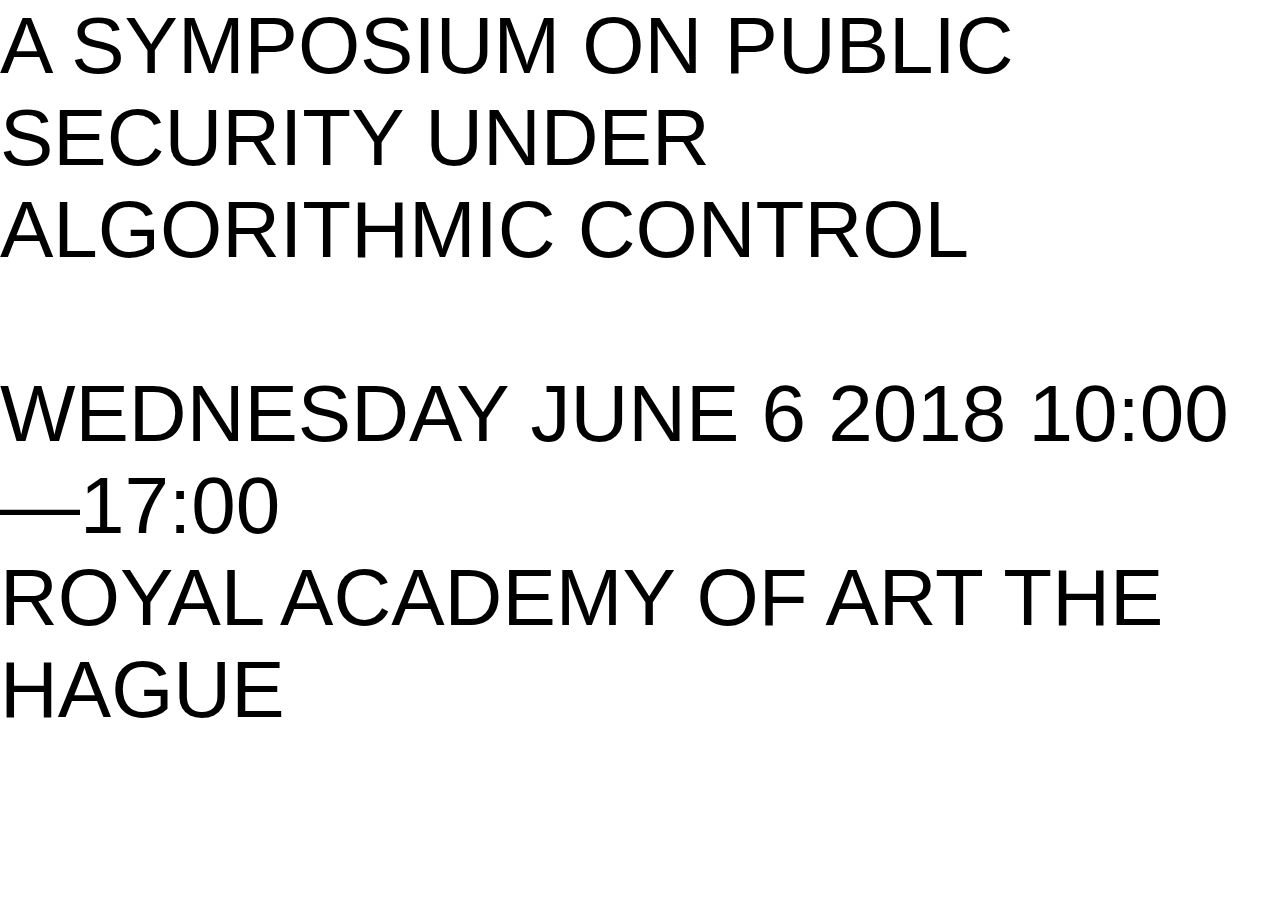
==== index.html @ e960b37a "Add placeholder page" ====
<!DOCTYPE html>
<html lang="en">
<head>
  <meta charset="UTF-8">
  <meta name="viewport" content="width=device-width, initial-scale=1.0">
  <meta http-equiv="X-UA-Compatible" content="ie=edge">
  <title>Violent Patterns – Wed 6 June 2018</title>
  <style>
    html, body { margin: 0 }
    body { font-family: Helvetica, Arial, sans-serif }
    h1 { font-weight: normal; font-size: 5rem; margin: 0; text-transform: uppercase }
  </style>
</head>
<body>
  <h1>
    A Symposium on Public Security under Algorithmic Control<br><br>
    Wednesday June 6 2018 10:00—17:00<br>
    Royal Academy of Art The Hague
  </h1>
</body>
</html>
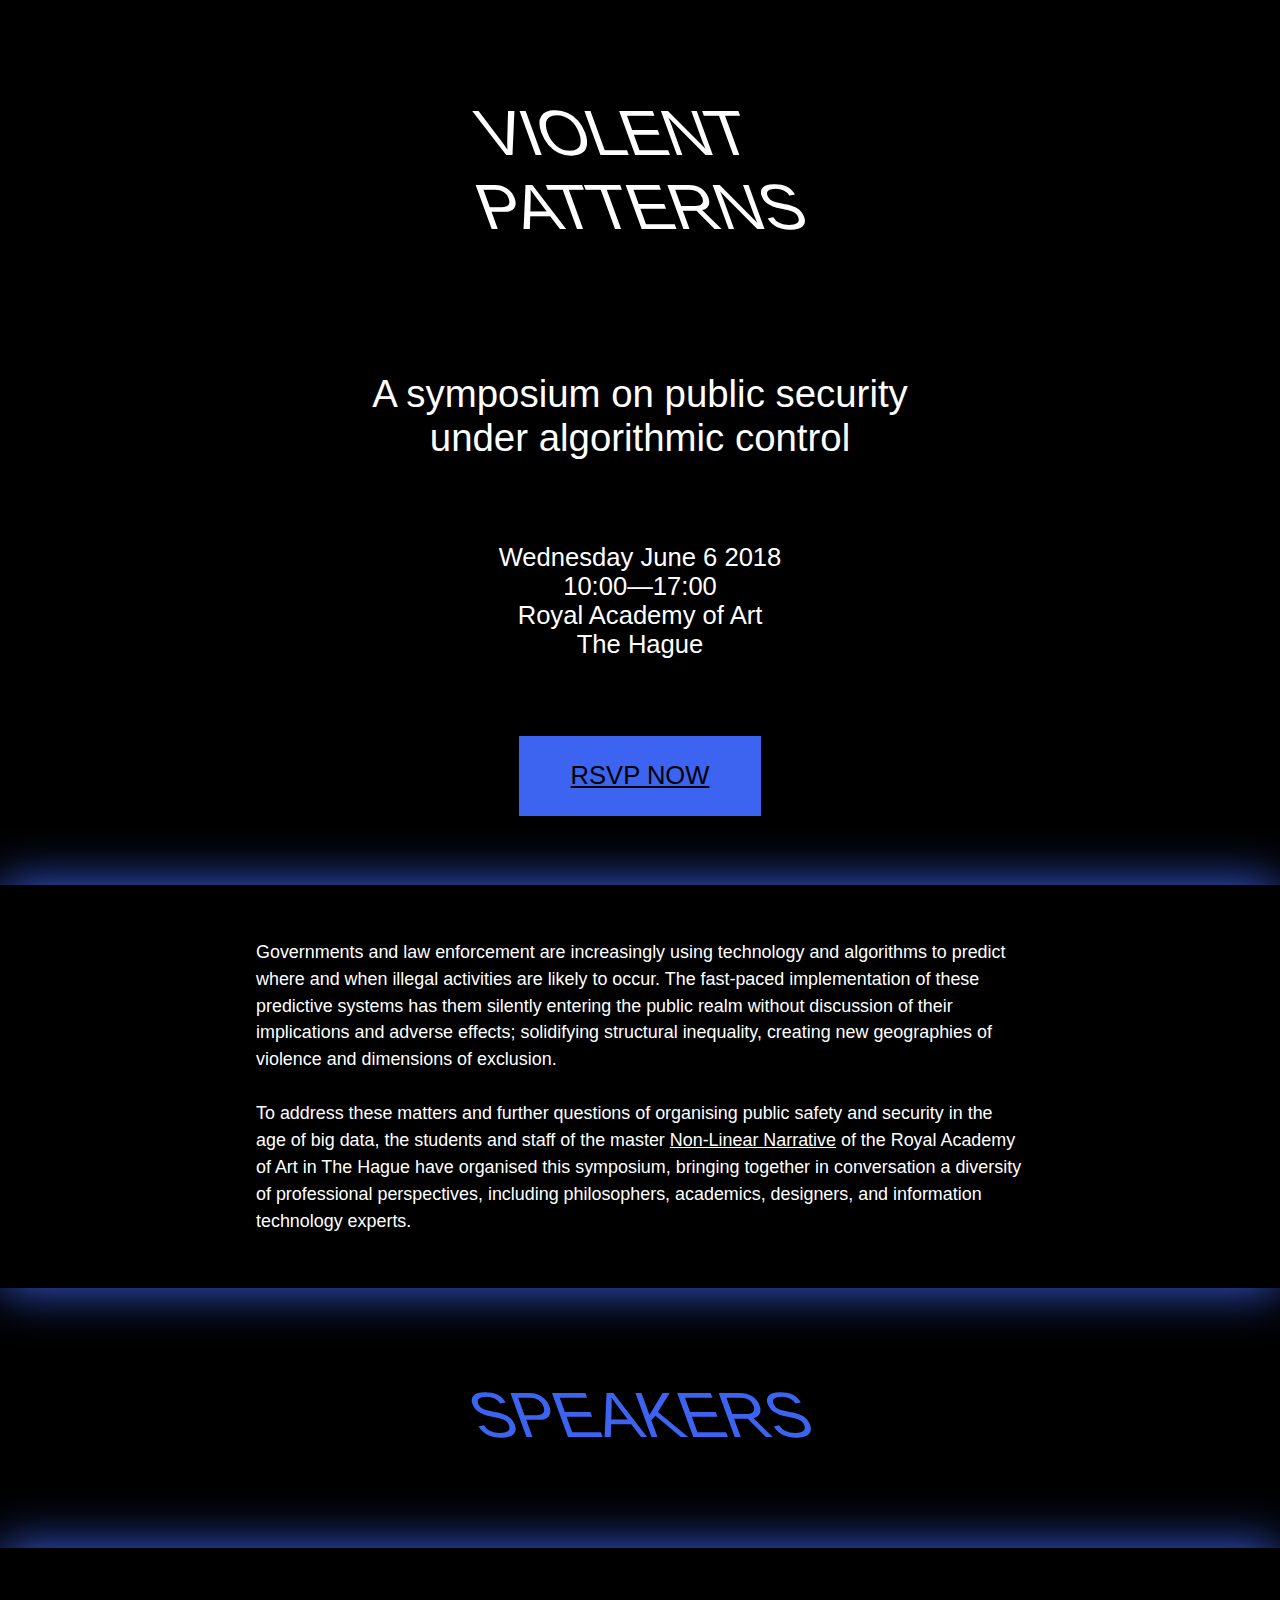
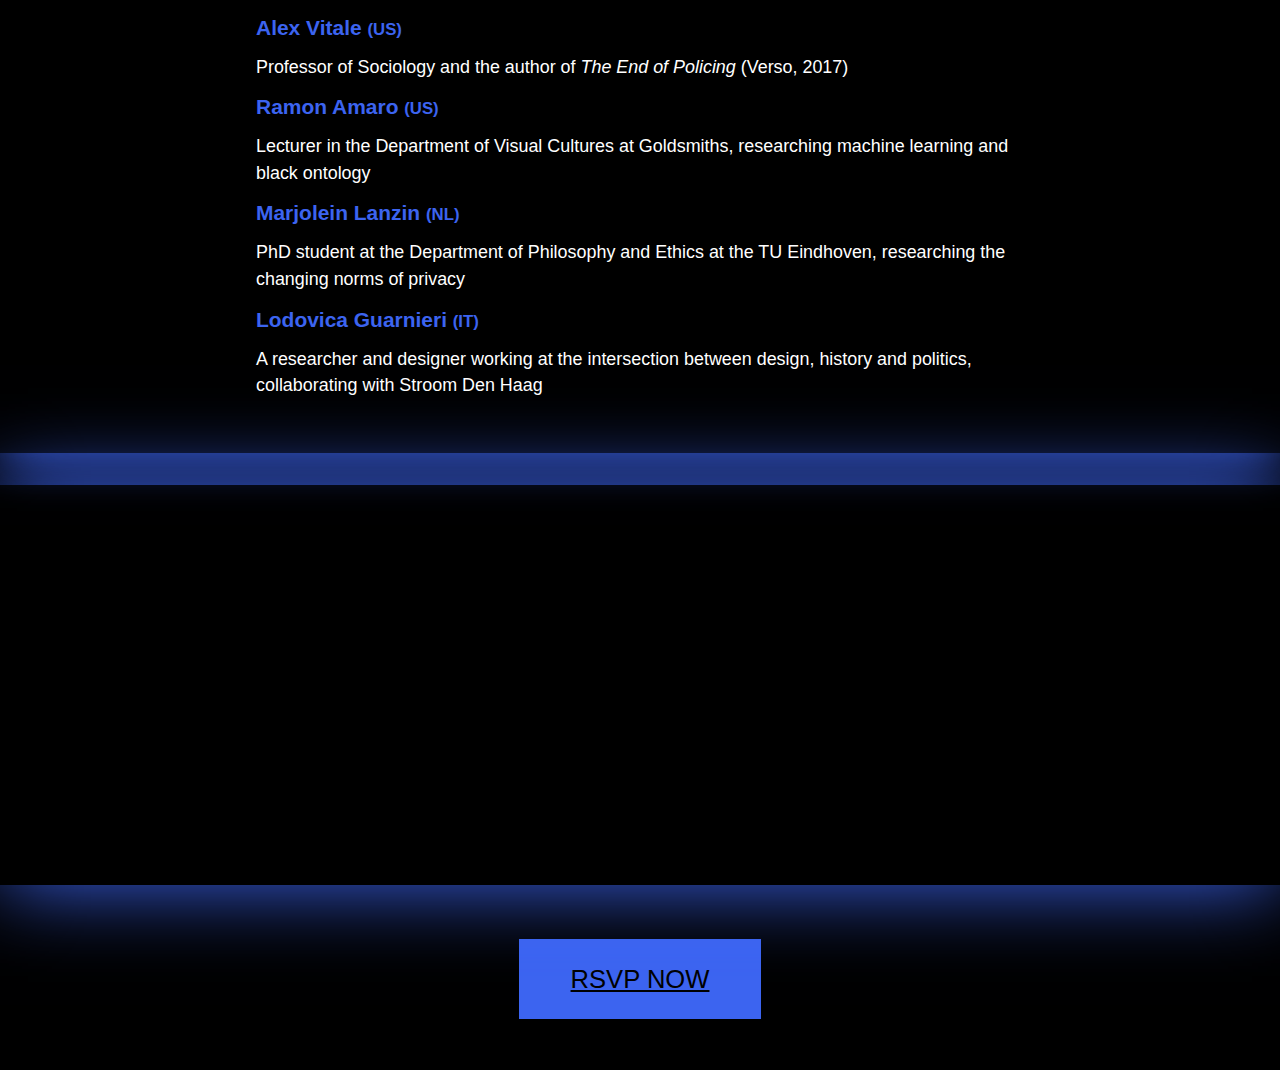
==== commit b56c24e7: "Add information, RSVP, etherpad" ====
--- a/index.html
+++ b/index.html
@@ -2,20 +2,50 @@
 <html lang="en">
 <head>
   <meta charset="UTF-8">
-  <meta name="viewport" content="width=device-width, initial-scale=1.0">
+  <meta name="viewport" content="width=device-width, initial-scale=1.0, user-scalable=no">
   <meta http-equiv="X-UA-Compatible" content="ie=edge">
   <title>Violent Patterns – Wed 6 June 2018</title>
-  <style>
-    html, body { margin: 0 }
-    body { font-family: Helvetica, Arial, sans-serif }
-    h1 { font-weight: normal; font-size: 5rem; margin: 0; text-transform: uppercase }
-  </style>
+  <link rel="stylesheet" href="https://neufv.website/type/a.css">
+  <link rel="stylesheet" href="style.css">
 </head>
 <body>
-  <h1>
-    A Symposium on Public Security under Algorithmic Control<br><br>
-    Wednesday June 6 2018 10:00—17:00<br>
-    Royal Academy of Art The Hague
-  </h1>
+  <h1>Violent<br>Patterns</h1>
+  <h2>
+    A symposium on public security<br>under algorithmic control
+  </h2>
+  <p>
+    Wednesday June 6 2018<br>10:00—17:00<br>
+    Royal Academy of Art<br>
+    The Hague
+  </p>
+
+  <a class="button" href="https://violentpatterns.eventbrite.nl" target="_blank">RSVP NOW</a>
+
+  <p class="left-align">
+    Governments and law enforcement are increasingly using technology and algorithms to predict where and when illegal activities are likely to occur. The fast-paced implementation of these predictive systems has them silently entering the public realm without discussion of their implications and adverse effects; solidifying structural inequality, creating new geographies of violence and dimensions of exclusion.
+    <br><br>
+    To address these matters and further questions of organising public safety and security in the age of big data, the students and staff of the master <a href="https://www.kabk.nl/en/programmes/master/non-linear-narrative" target="_blank">Non-Linear Narrative</a> of the Royal Academy of Art in The Hague have organised this symposium, bringing together in conversation a diversity of professional perspectives, including philosophers, academics, designers, and information technology experts.
+  </p>
+
+  <h2 class="announce">SPEAKERS</h2>
+
+  <div class="left-align">
+    <h3>Alex Vitale <span class="nat">(US)</span></h3>
+    Professor of Sociology and the author of <i>The End of Policing</i> (Verso, 2017)
+    <br>
+    <h3>Ramon Amaro <span class="nat">(US)</span></h3>
+     Lecturer in the Department of Visual Cultures at Goldsmiths, researching machine learning and black ontology
+    <br>
+    <h3>Marjolein Lanzin <span class="nat">(NL)</span></h3>
+    PhD student at the Department of Philosophy and Ethics at the TU Eindhoven, researching the changing norms of privacy
+    <br>
+    <h3>Lodovica Guarnieri <span class="nat">(IT)</span></h3>
+    A researcher and designer working at the intersection between design, history and politics, collaborating with Stroom Den Haag
+  </div>
+
+
+  <iframe name="embed_readwrite" src="https://etherpad.fr/p/Oi5BP8pd2I?showControls=false&showChat=false&showLineNumbers=false&noColors=true&useMonospaceFont=false" width=600 height=400></iframe>
+
+  <a class="button" href="https://violentpatterns.eventbrite.nl" target="_blank">RSVP NOW</a>
 </body>
 </html>
--- a/style.css
+++ b/style.css
@@ -0,0 +1,117 @@
+* { box-sizing: border-box }
+
+html,
+body {
+  margin: 0;
+}
+
+body {
+  background: #000;
+  color: #fff;
+  font-family: 'Algemeen', Arial, sans-serif;
+  text-align: center;
+  font-size: 2vw;
+  overflow-x: hidden;
+}
+
+h1,
+h2 {
+  font-size: 1.5em;
+  font-weight: normal;
+  padding: 0 0.5em;
+}
+
+h1,
+.announce {
+  text-transform: uppercase;
+  margin: 2em 1em;
+  margin-top: 3em;
+  transform: skewX(20deg);
+  font-size: 2.5em;
+  letter-spacing: -1px;
+}
+
+h1 {
+  margin-top: 1.5em;
+  margin-left: -0.2em;
+  width: 100%;
+}
+
+.announce {
+  color: rgb(60, 100, 240);
+  margin: 1.4em 0 1.5em;
+}
+
+svg {
+  margin: 1rem;
+}
+
+path,
+polygon {
+  fill: rgb(60, 100, 240);
+}
+
+iframe {
+  border: 0;
+  margin: 2rem 0 3rem;
+  width: 100%;
+  box-shadow: 0 0 5rem rgb(195, 155, 15);
+  -webkit-filter: invert(100%);
+  -moz-filter: invert(100%);
+  -o-filter: invert(100%);
+  -ms-filter: invert(100%);
+  filter: invert(100%);
+}
+
+p {
+  padding: 2em;
+  font-weight: lighter;
+}
+
+a {
+  color: #fff;
+}
+
+h3 {
+  margin: 0.5em 0;
+  color: rgb(60, 100, 240);
+}
+
+.left-align {
+  font-size: 0.7em;
+  line-height: 1.5;
+  box-shadow: 0 0 3rem rgb(60, 100, 240);
+  text-align: left;
+  padding: 3em 20%;
+}
+
+.nat {
+  font-size: 0.8em;
+}
+
+.button {
+  display: inline-block;
+  font-size: 1em;
+  padding: 1em 2em;
+  background: rgb(60, 100, 240);
+  color: #000;
+  margin: 0 0 2em;
+}
+
+@media (max-width: 900px) {
+  body {
+    font-size: 1.3rem;
+  }
+
+  h2 {
+    font-size: 1em;
+  }
+
+  .info {
+    padding: 3em 2em;
+  }
+
+  .announce {
+    font-size: 1.5em;
+  }
+}
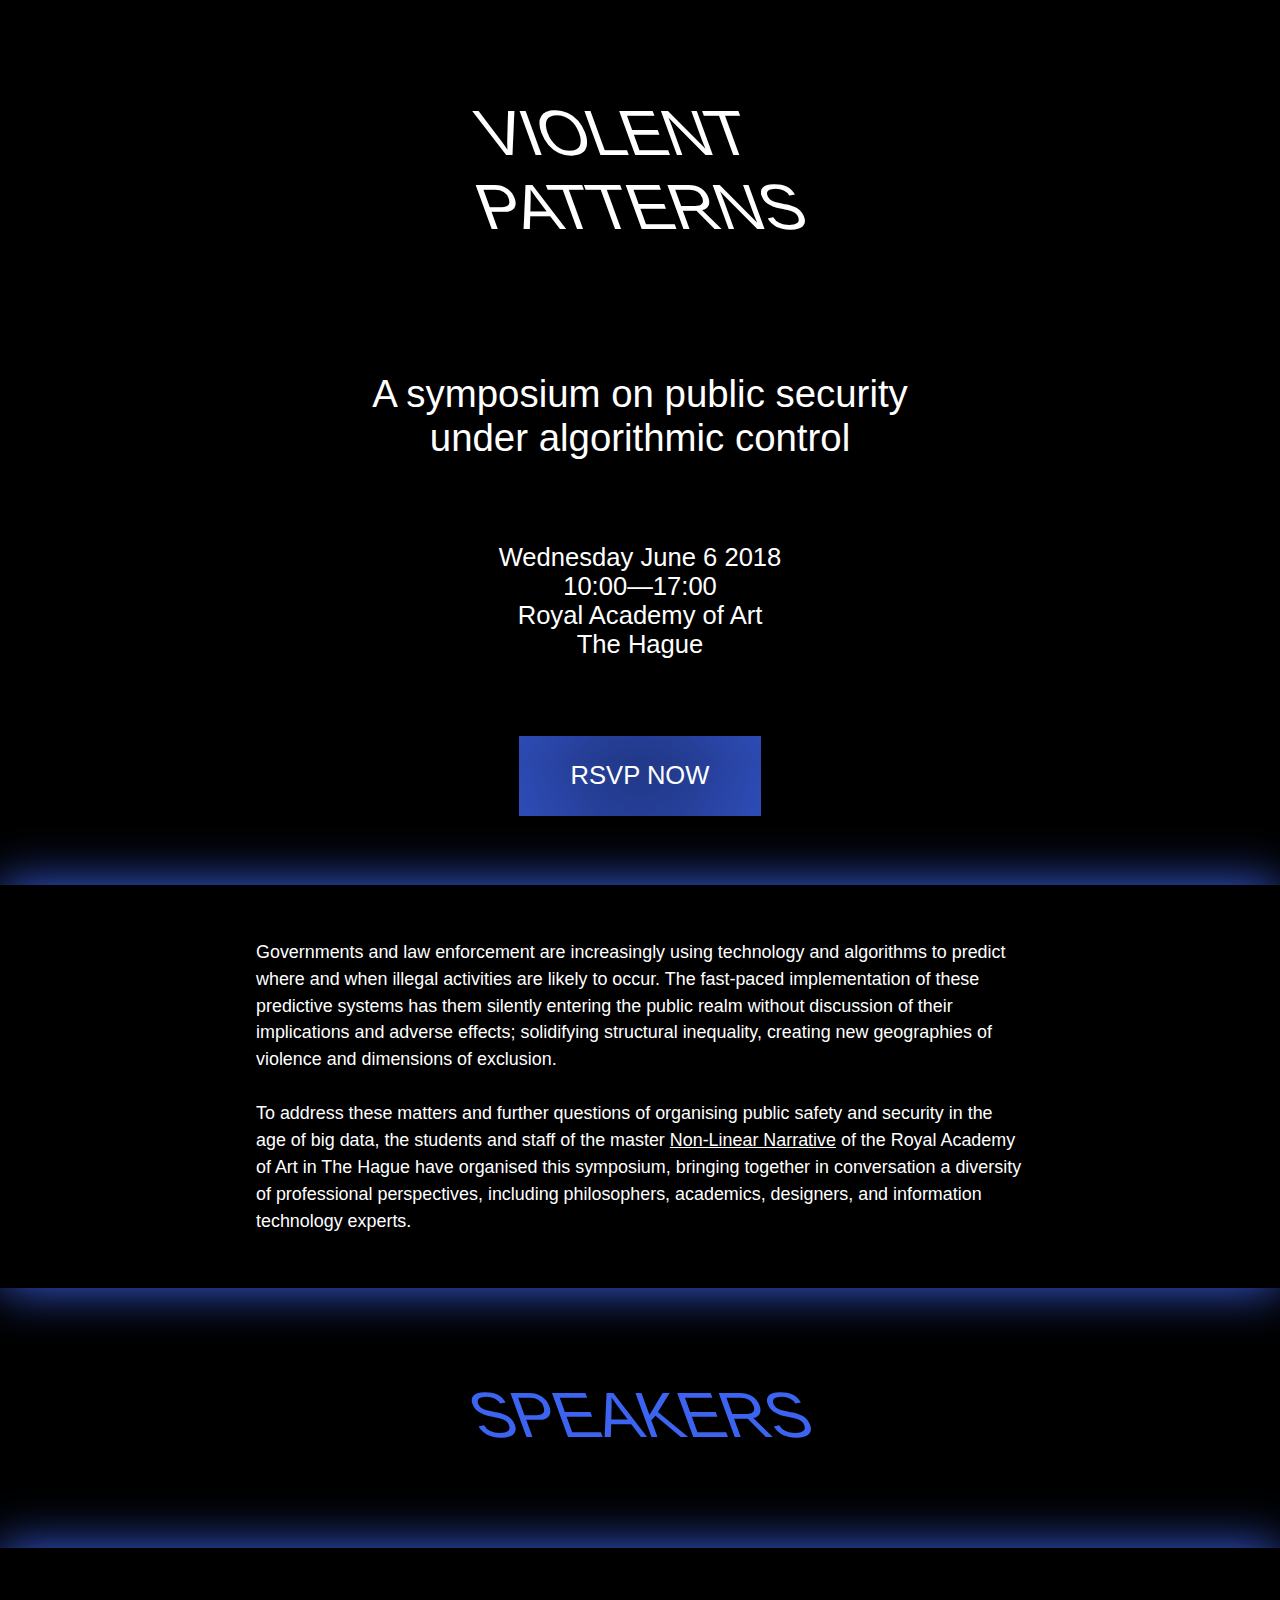
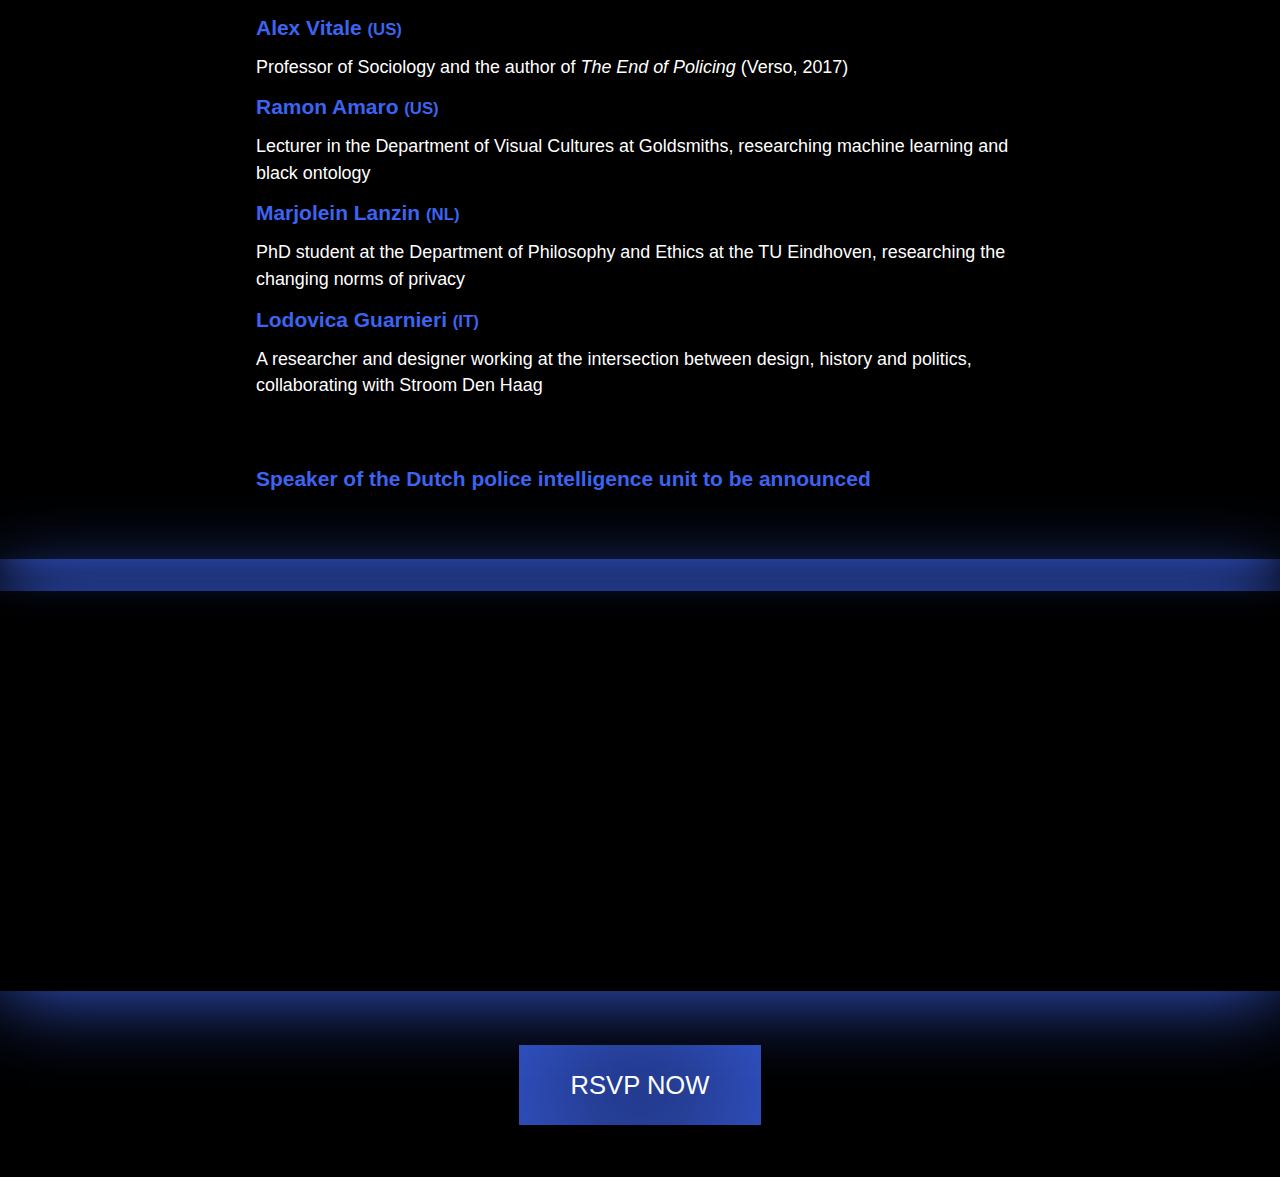
==== commit 59ce52a6: "Add last announcement" ====
--- a/index.html
+++ b/index.html
@@ -41,6 +41,8 @@
     <br>
     <h3>Lodovica Guarnieri <span class="nat">(IT)</span></h3>
     A researcher and designer working at the intersection between design, history and politics, collaborating with Stroom Den Haag
+    <br><br><br>
+    <h3>Speaker of the Dutch police intelligence unit to be announced</h3>
   </div>
 
 
--- a/style.css
+++ b/style.css
@@ -90,12 +90,15 @@
 }
 
 .button {
+  background: #000;
   display: inline-block;
   font-size: 1em;
   padding: 1em 2em;
-  background: rgb(60, 100, 240);
   color: #000;
   margin: 0 0 2em;
+  box-shadow: 0 0 9rem rgb(60, 100, 240) inset;
+  color: #fff;
+  text-decoration: none;
 }
 
 @media (max-width: 900px) {
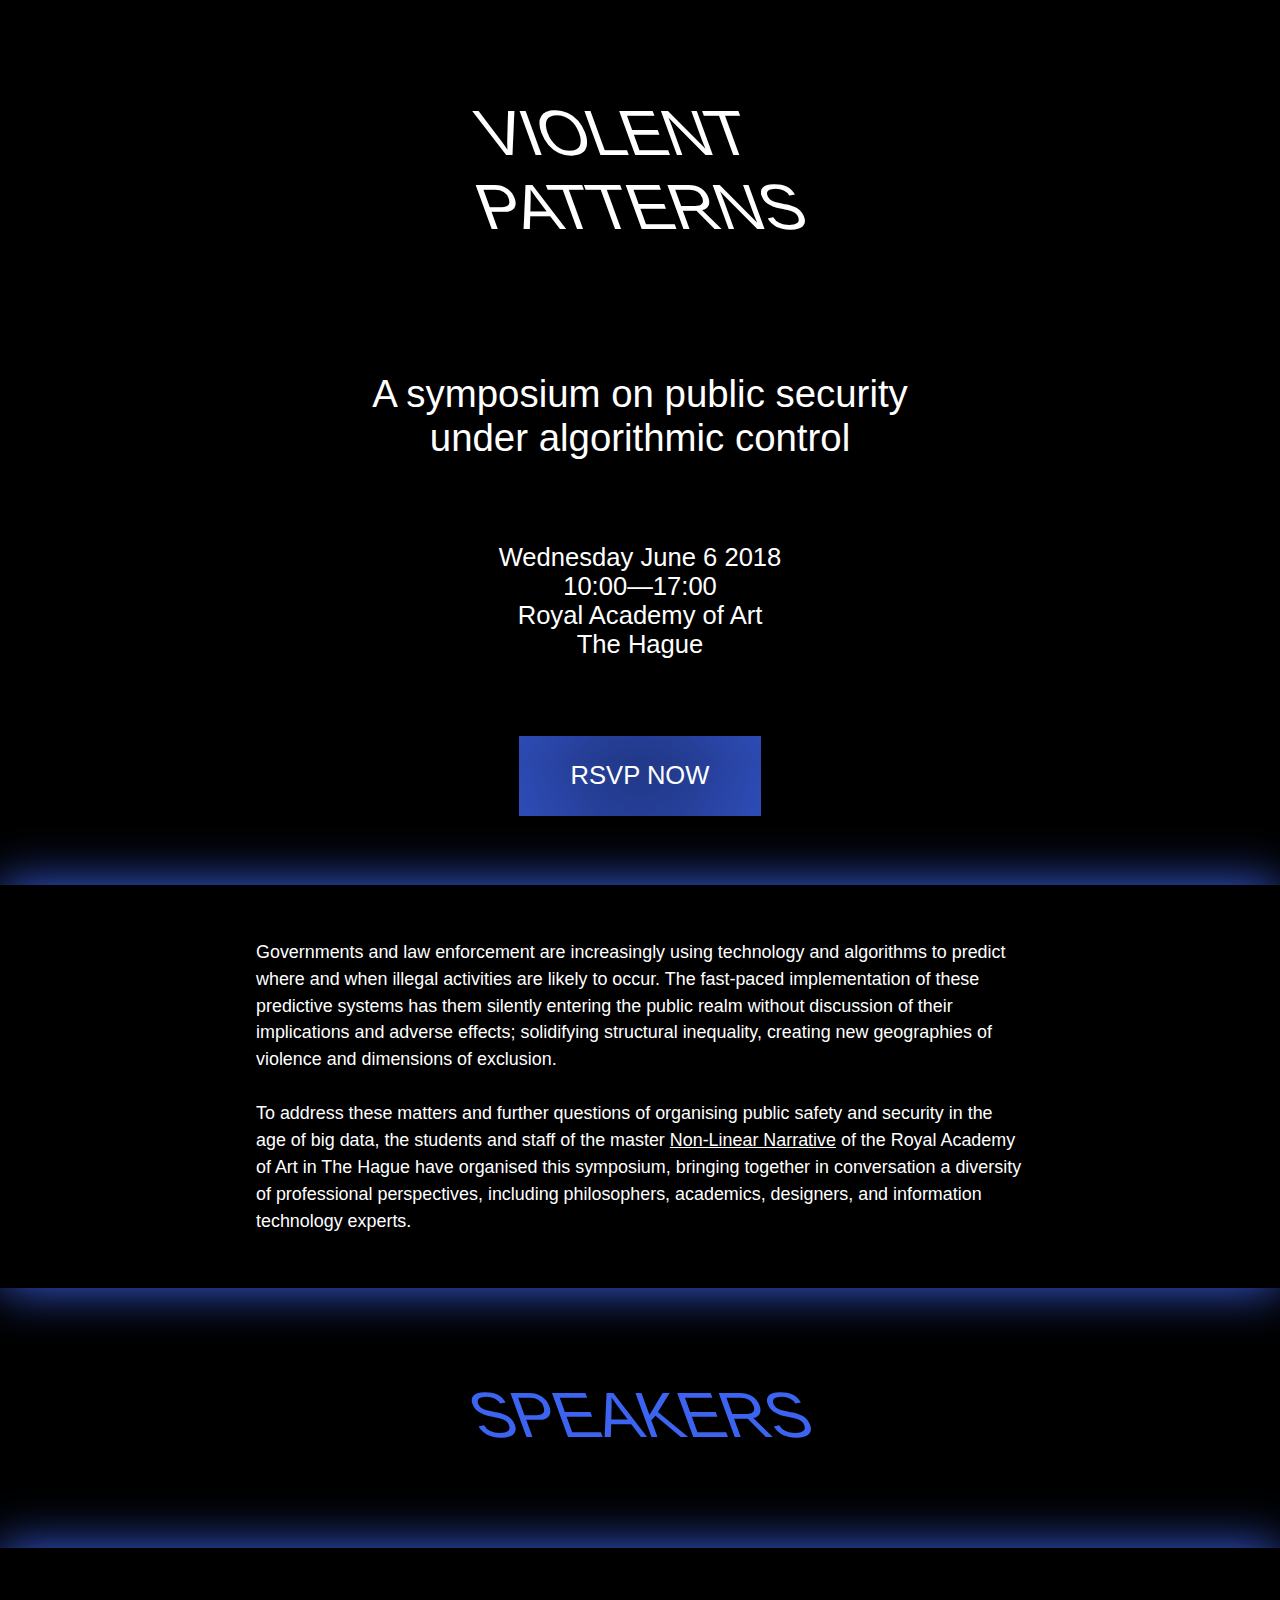
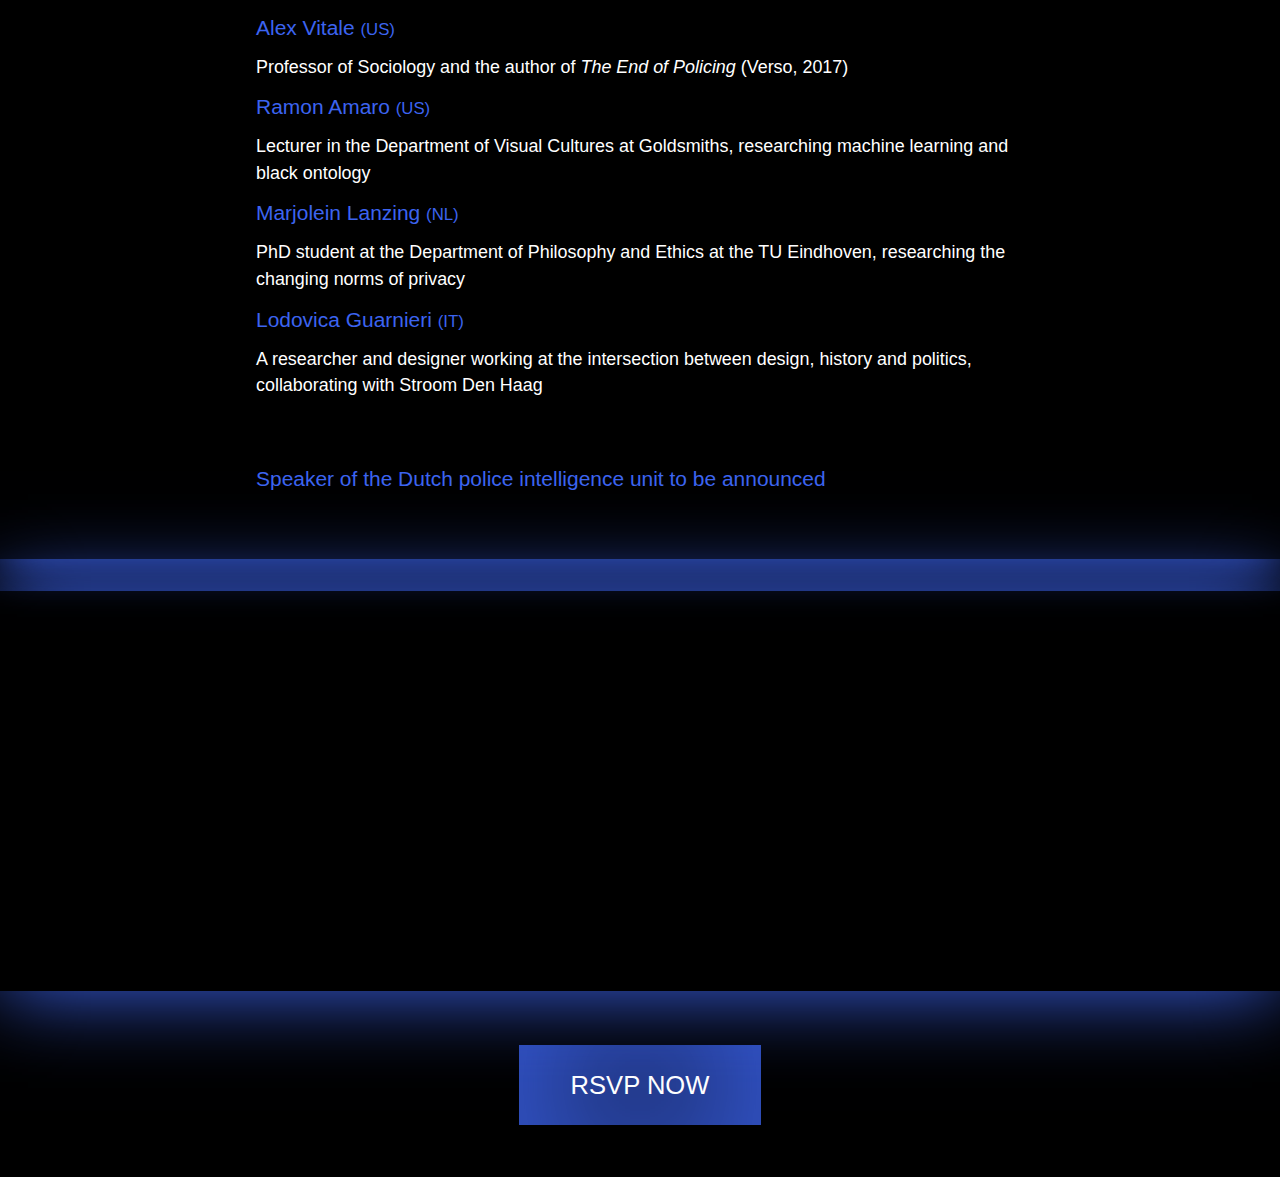
==== commit f320e46f: "Fix typo, width" ====
--- a/index.html
+++ b/index.html
@@ -36,7 +36,7 @@
     <h3>Ramon Amaro <span class="nat">(US)</span></h3>
      Lecturer in the Department of Visual Cultures at Goldsmiths, researching machine learning and black ontology
     <br>
-    <h3>Marjolein Lanzin <span class="nat">(NL)</span></h3>
+    <h3>Marjolein Lanzing <span class="nat">(NL)</span></h3>
     PhD student at the Department of Philosophy and Ethics at the TU Eindhoven, researching the changing norms of privacy
     <br>
     <h3>Lodovica Guarnieri <span class="nat">(IT)</span></h3>
--- a/style.css
+++ b/style.css
@@ -34,7 +34,9 @@
 h1 {
   margin-top: 1.5em;
   margin-left: -0.2em;
+  margin-right: -2em;
   width: 100%;
+  padding: 0;
 }
 
 .announce {
@@ -75,6 +77,7 @@
 h3 {
   margin: 0.5em 0;
   color: rgb(60, 100, 240);
+  font-weight: normal;
 }
 
 .left-align {
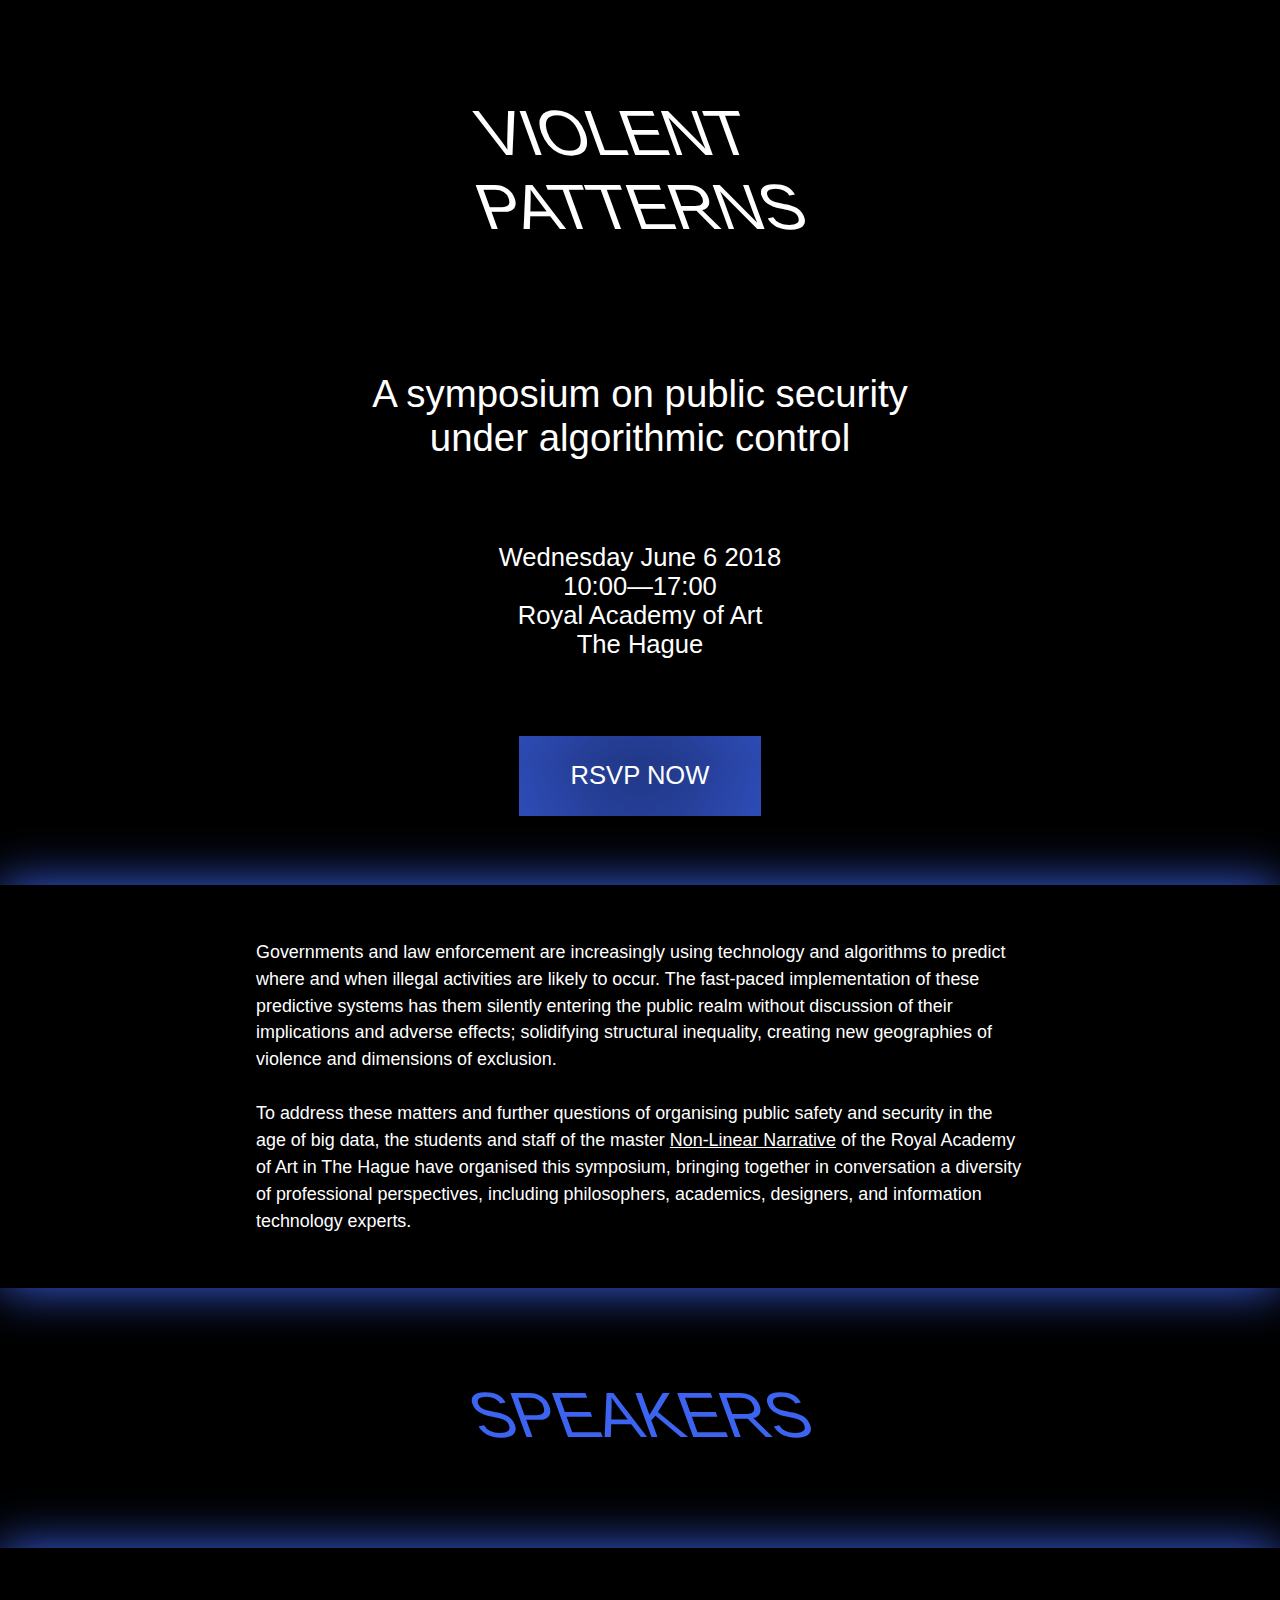
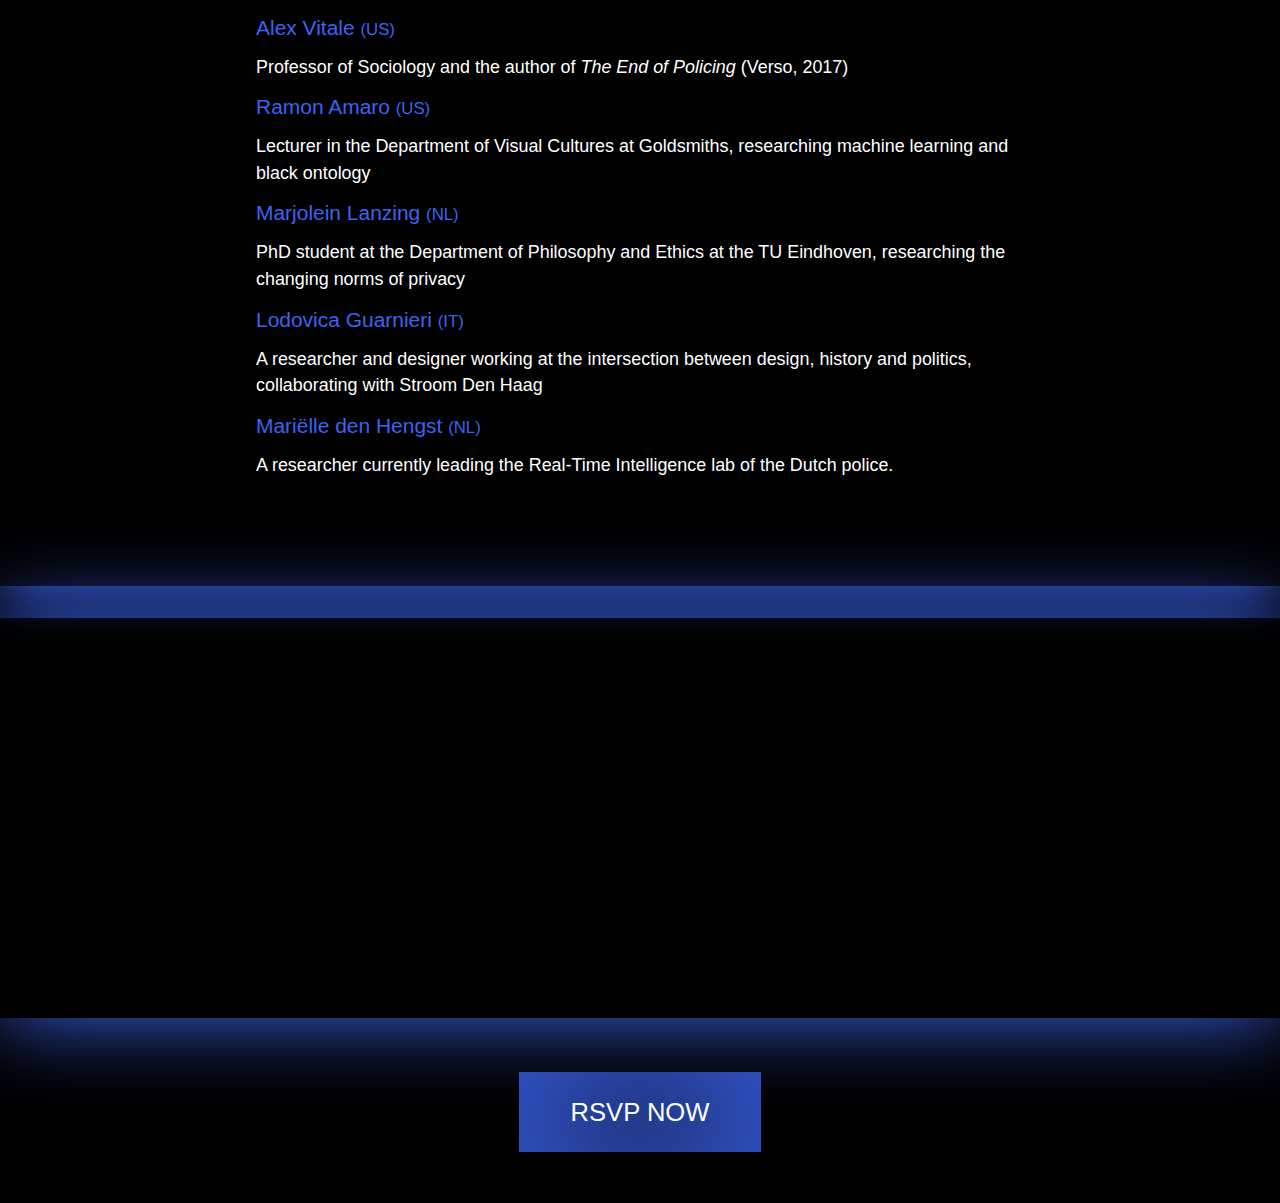
==== commit 611bb91e: "add last speaker" ====
--- a/index.html
+++ b/index.html
@@ -41,8 +41,10 @@
     <br>
     <h3>Lodovica Guarnieri <span class="nat">(IT)</span></h3>
     A researcher and designer working at the intersection between design, history and politics, collaborating with Stroom Den Haag
+    <br>
+    <h3>Mari&euml;lle den Hengst <span class="nat">(NL)</span></h3>
+    A researcher currently leading the Real-Time Intelligence lab of the Dutch police.
     <br><br><br>
-    <h3>Speaker of the Dutch police intelligence unit to be announced</h3>
   </div>
 
 
--- a/style.css
+++ b/style.css
@@ -67,7 +67,6 @@
 
 p {
   padding: 2em;
-  font-weight: lighter;
 }
 
 a {
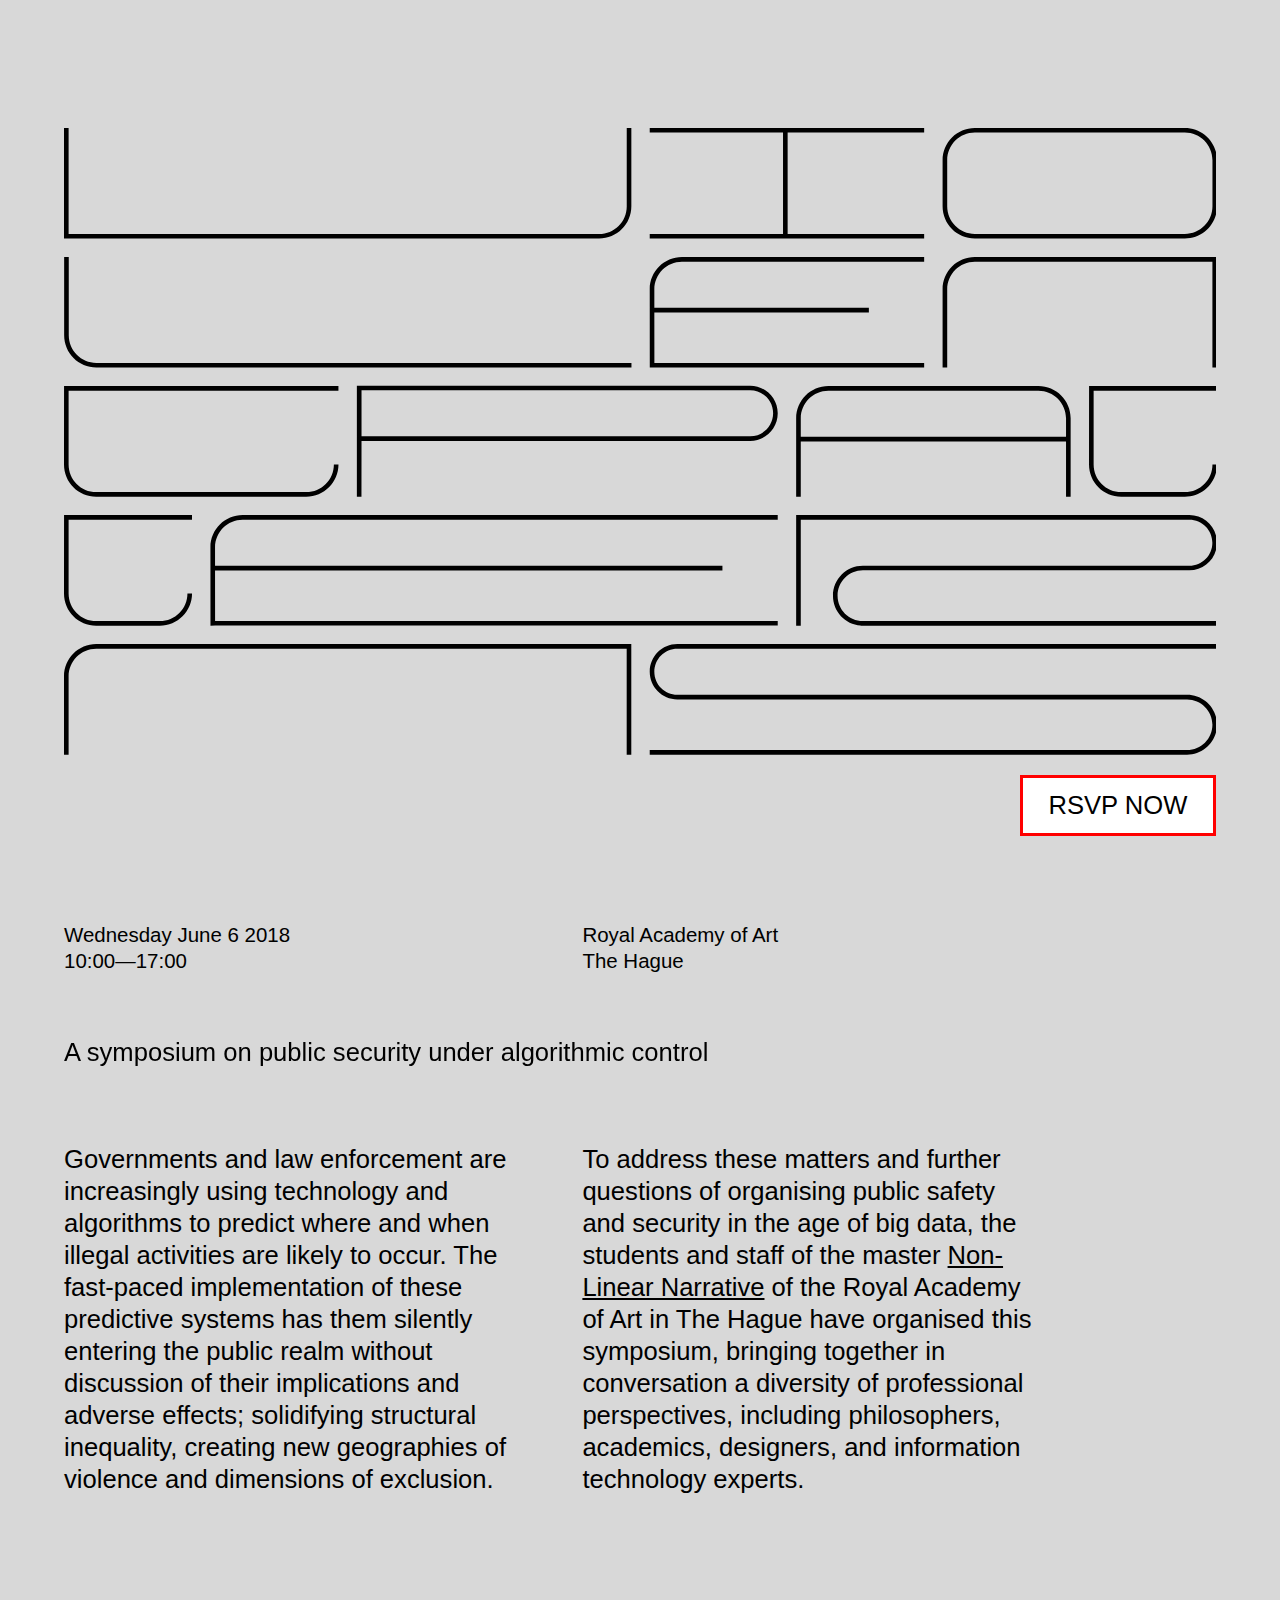
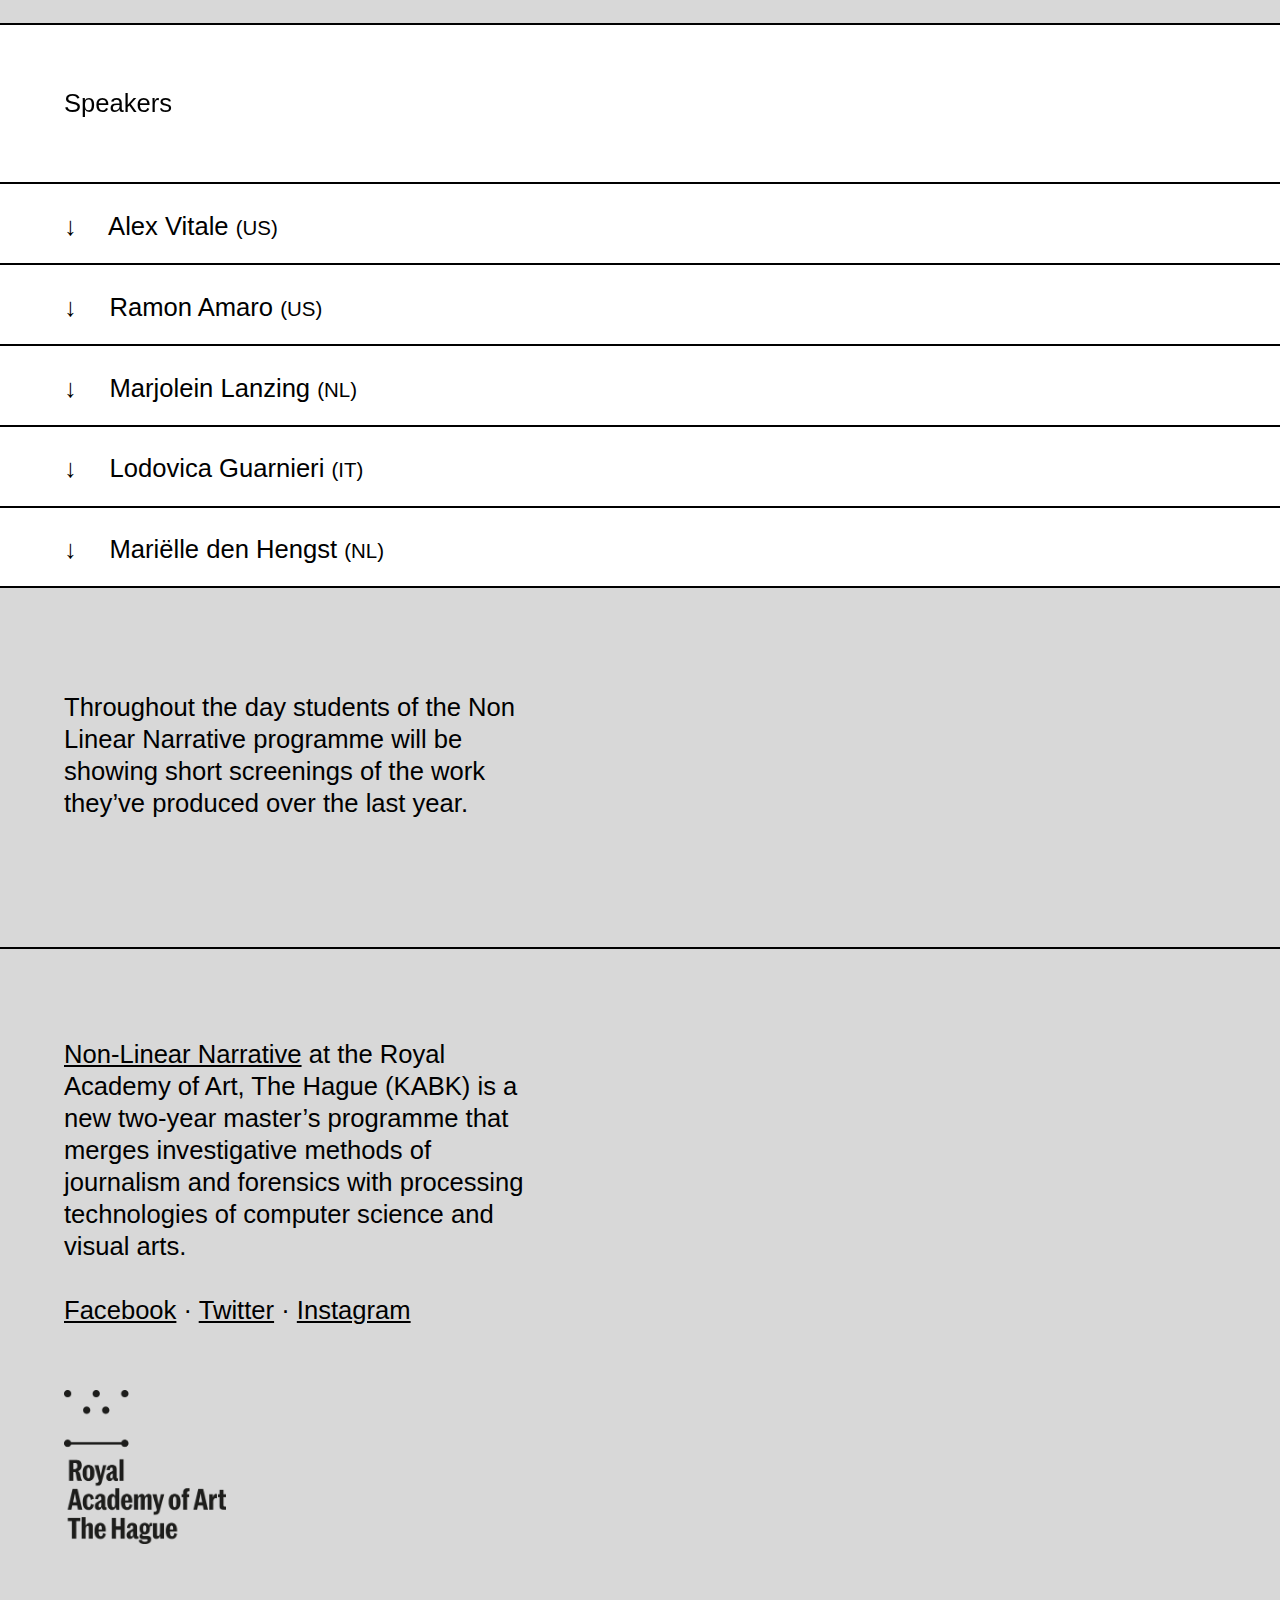
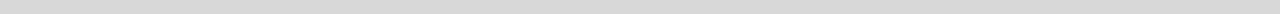
==== commit e74e1041: "Make thing good" ====
--- a/index.html
+++ b/index.html
@@ -9,47 +9,119 @@
   <link rel="stylesheet" href="style.css">
 </head>
 <body>
-  <h1>Violent<br>Patterns</h1>
-  <h2>
-    A symposium on public security<br>under algorithmic control
-  </h2>
-  <p>
-    Wednesday June 6 2018<br>10:00—17:00<br>
+<a class="rsvp-button" href="https://violentpatterns.eventbrite.nl" target="_blank">RSVP NOW</a>
+
+<div class="section">
+  <svg id="violentpatterns" viewBox="0 0 2250 2250"></svg>
+</div>
+
+<div class="section">
+  <p class="small col">
+    Wednesday June 6 2018<br>10:00—17:00
+  </p>
+  <p class="small col">
     Royal Academy of Art<br>
     The Hague
   </p>
+  <div class="clear"></div>
 
-  <a class="button" href="https://violentpatterns.eventbrite.nl" target="_blank">RSVP NOW</a>
+  <h2>
+    A symposium on public security under algorithmic control
+  </h2>
 
-  <p class="left-align">
+  <p class="col">
     Governments and law enforcement are increasingly using technology and algorithms to predict where and when illegal activities are likely to occur. The fast-paced implementation of these predictive systems has them silently entering the public realm without discussion of their implications and adverse effects; solidifying structural inequality, creating new geographies of violence and dimensions of exclusion.
-    <br><br>
+  </p>
+  <p class="col">
     To address these matters and further questions of organising public safety and security in the age of big data, the students and staff of the master <a href="https://www.kabk.nl/en/programmes/master/non-linear-narrative" target="_blank">Non-Linear Narrative</a> of the Royal Academy of Art in The Hague have organised this symposium, bringing together in conversation a diversity of professional perspectives, including philosophers, academics, designers, and information technology experts.
   </p>
 
-  <h2 class="announce">SPEAKERS</h2>
+  <div class="clear"></div>
+</div>
 
-  <div class="left-align">
-    <h3>Alex Vitale <span class="nat">(US)</span></h3>
-    Professor of Sociology and the author of <i>The End of Policing</i> (Verso, 2017)
-    <br>
-    <h3>Ramon Amaro <span class="nat">(US)</span></h3>
-     Lecturer in the Department of Visual Cultures at Goldsmiths, researching machine learning and black ontology
-    <br>
-    <h3>Marjolein Lanzing <span class="nat">(NL)</span></h3>
-    PhD student at the Department of Philosophy and Ethics at the TU Eindhoven, researching the changing norms of privacy
-    <br>
-    <h3>Lodovica Guarnieri <span class="nat">(IT)</span></h3>
-    A researcher and designer working at the intersection between design, history and politics, collaborating with Stroom Den Haag
-    <br>
-    <h3>Mari&euml;lle den Hengst <span class="nat">(NL)</span></h3>
-    A researcher currently leading the Real-Time Intelligence lab of the Dutch police.
-    <br><br><br>
+<hr>
+
+<div class="white">
+  <div class="section">  
+    <h2>Speakers</h2>
+
+    <hr>
+
+    <p class="programme-line col" data-target="1">
+      <span class="arrow">&darr;</span> Alex Vitale <span class="nat">(US)</span>
+    </p>
+    <div class="more" id="programme-1">
+      Professor of Sociology and the author of <i>The End of Policing</i> (Verso, 2017)
+    </div>
+    
+    <hr>
+
+    <p class="programme-line col" data-target="2">
+      <span class="arrow">&darr;</span> Ramon Amaro <span class="nat">(US)</span>
+    </p>
+    <div class="more" id="programme-2">
+      Lecturer in the Department of Visual Cultures at Goldsmiths, researching machine learning and black ontology
+    </div>
+    
+    <hr>
+
+    <p class="programme-line col" data-target="3">
+      <span class="arrow">&darr;</span> Marjolein Lanzing <span class="nat">(NL)</span>
+    </p>
+    <div class="more" id="programme-3">
+      PhD student at the Department of Philosophy and Ethics at the TU Eindhoven, researching the changing norms of privacy
+    </div>
+    
+    <hr>
+
+    <p class="programme-line col" data-target="4">
+      <span class="arrow">&darr;</span> Lodovica Guarnieri <span class="nat">(IT)</span>
+    </p>
+    <div class="more" id="programme-4">
+      A researcher and designer working at the intersection between design, history and politics, collaborating with Stroom Den Haag
+    </div>
+    
+    <hr>
+
+    <p class="programme-line col" data-target="5">
+      <span class="arrow">&darr;</span> Mari&euml;lle den Hengst <span class="nat">(NL)</span>
+    </p>
+    <div class="more" id="programme-5">
+      A researcher currently leading the Real-Time Intelligence lab of the Dutch police.        
+    </div>
+    
+    <hr>
+
   </div>
+</div>
 
+<div class="section">
+  <p class="col">
+    Throughout the day students of the Non Linear Narrative programme will be showing short screenings of the work they’ve produced
+    over the last year.
+  </p>
 
-  <iframe name="embed_readwrite" src="https://etherpad.fr/p/Oi5BP8pd2I?showControls=false&showChat=false&showLineNumbers=false&noColors=true&useMonospaceFont=false" width=600 height=400></iframe>
+  <div class="clear"></div>
+</div>
 
-  <a class="button" href="https://violentpatterns.eventbrite.nl" target="_blank">RSVP NOW</a>
+<hr>
+
+<div class="section">
+  <p class="col">
+    <a href="https://www.kabk.nl/en/programmes/master/non-linear-narrative">Non-Linear Narrative</a> at the Royal Academy of Art, The Hague (KABK) is a new two-year master’s programme that merges
+    investigative methods of journalism and forensics with processing technologies of computer science and visual arts.
+    <br><br>
+    <a href="https://www.facebook.com/nonlinearnarrative/?ref=br_rs" target="_blank">Facebook</a>
+    &middot;
+    <a href="https://twitter.com/MASTERNLN" target="_blank">Twitter</a>
+    &middot;
+    <a href="" target="_blank">Instagram</a>
+  </p>
+
+  <div class="clear"></div>
+  <img src="kabk.png" alt="KABK">
+</div>
+
+<script src="main.js"></script>
 </body>
 </html>
--- a/style.css
+++ b/style.css
@@ -6,101 +6,134 @@
 }
 
 body {
-  background: #000;
-  color: #fff;
+  background: #d8d8d8;
   font-family: 'Algemeen', Arial, sans-serif;
   text-align: center;
   font-size: 2vw;
-  overflow-x: hidden;
+  margin: 0;
+  padding: 0;
+  overflow-x:hidden;
+  -webkit-tap-highlight-color: rgba(0,0,0,0);
 }
 
 h1,
-h2 {
-  font-size: 1.5em;
+h2,
+h3 {
+  font-size: 1em;
   font-weight: normal;
-  padding: 0 0.5em;
+  margin: 0;
+  padding: 1em 0;
 }
 
-h1,
-.announce {
-  text-transform: uppercase;
-  margin: 2em 1em;
-  margin-top: 3em;
-  transform: skewX(20deg);
-  font-size: 2.5em;
-  letter-spacing: -1px;
-}
-
-h1 {
-  margin-top: 1.5em;
-  margin-left: -0.2em;
-  margin-right: -2em;
-  width: 100%;
-  padding: 0;
-}
-
-.announce {
-  color: rgb(60, 100, 240);
-  margin: 1.4em 0 1.5em;
+h2 {
+  position: relative;
+  top: -1em;
 }
 
 svg {
-  margin: 1rem;
+  margin-top: 5vw;
+  width: 90vw;
+  margin-bottom: -40vw;
 }
 
 path,
 polygon {
-  fill: rgb(60, 100, 240);
-}
-
-iframe {
-  border: 0;
-  margin: 2rem 0 3rem;
-  width: 100%;
-  box-shadow: 0 0 5rem rgb(195, 155, 15);
-  -webkit-filter: invert(100%);
-  -moz-filter: invert(100%);
-  -o-filter: invert(100%);
-  -ms-filter: invert(100%);
-  filter: invert(100%);
-}
-
-p {
-  padding: 2em;
+  fill: #000;
 }
 
 a {
-  color: #fff;
+  color: #000;
 }
 
-h3 {
-  margin: 0.5em 0;
-  color: rgb(60, 100, 240);
-  font-weight: normal;
+img {
+  height: 6em;
 }
 
-.left-align {
-  font-size: 0.7em;
-  line-height: 1.5;
-  box-shadow: 0 0 3rem rgb(60, 100, 240);
+hr {
+  height: 2px;
+  background: #000;
+  border: 0;
+  margin: 0;
+  clear: both;
+}
+
+.rsvp-button {
+  position: fixed;
+  right: 5vw;
+  bottom: 5vw;
+  background: #fff;
+  font-size: 1em;
+  display: inline-block;
+  padding: 0.5em 1em;
+  color: #000;
+  border: 3px solid #f00;
+  text-decoration: none;
+}
+
+.section {
+  width: 90vw;
+  margin: 0 auto;
+  padding: 5vw 0;
   text-align: left;
-  padding: 3em 20%;
+}
+
+.section hr {
+  margin: 1vw -5vw;
+}
+
+.small {
+  font-size: 0.8em;
+}
+
+.col {
+  float: left;
+  width: 40%;
+  margin-right: 5%;
+  margin-bottom: 5vw;
+  line-height: 1.25em;
+}
+
+.programme-line.col {
+  margin: 0.5em 5% 0.5vw 0;
+}
+
+.clear {
+  clear: both;
+}
+
+.white {
+  background: #fff;
+  width: 100%;
+}
+
+.white .section {
+  padding-bottom: 0;
 }
 
 .nat {
   font-size: 0.8em;
 }
 
-.button {
-  background: #000;
+.more {
+  clear: both;
+  height: 0;
+  overflow: hidden;
+  transition: 0.3s ease-in-out height;
+}
+
+.more.active {
+  height: 5em;
+}
+
+.arrow {
   display: inline-block;
-  font-size: 1em;
-  padding: 1em 2em;
-  color: #000;
-  margin: 0 0 2em;
-  box-shadow: 0 0 9rem rgb(60, 100, 240) inset;
-  color: #fff;
-  text-decoration: none;
+  margin-right: 1em;
+  cursor: pointer;
+  transition: 0.3s ease-in-out transform;
+}
+
+.arrow.active {
+  transform: rotate(-180deg);
 }
 
 @media (max-width: 900px) {
@@ -108,15 +141,12 @@
     font-size: 1.3rem;
   }
 
-  h2 {
-    font-size: 1em;
+  .col:not(.programme-line) {
+    float: none;
+    width: 100%;
   }
 
-  .info {
-    padding: 3em 2em;
-  }
-
-  .announce {
-    font-size: 1.5em;
+  .programme-line {
+    width: 100%;
   }
 }
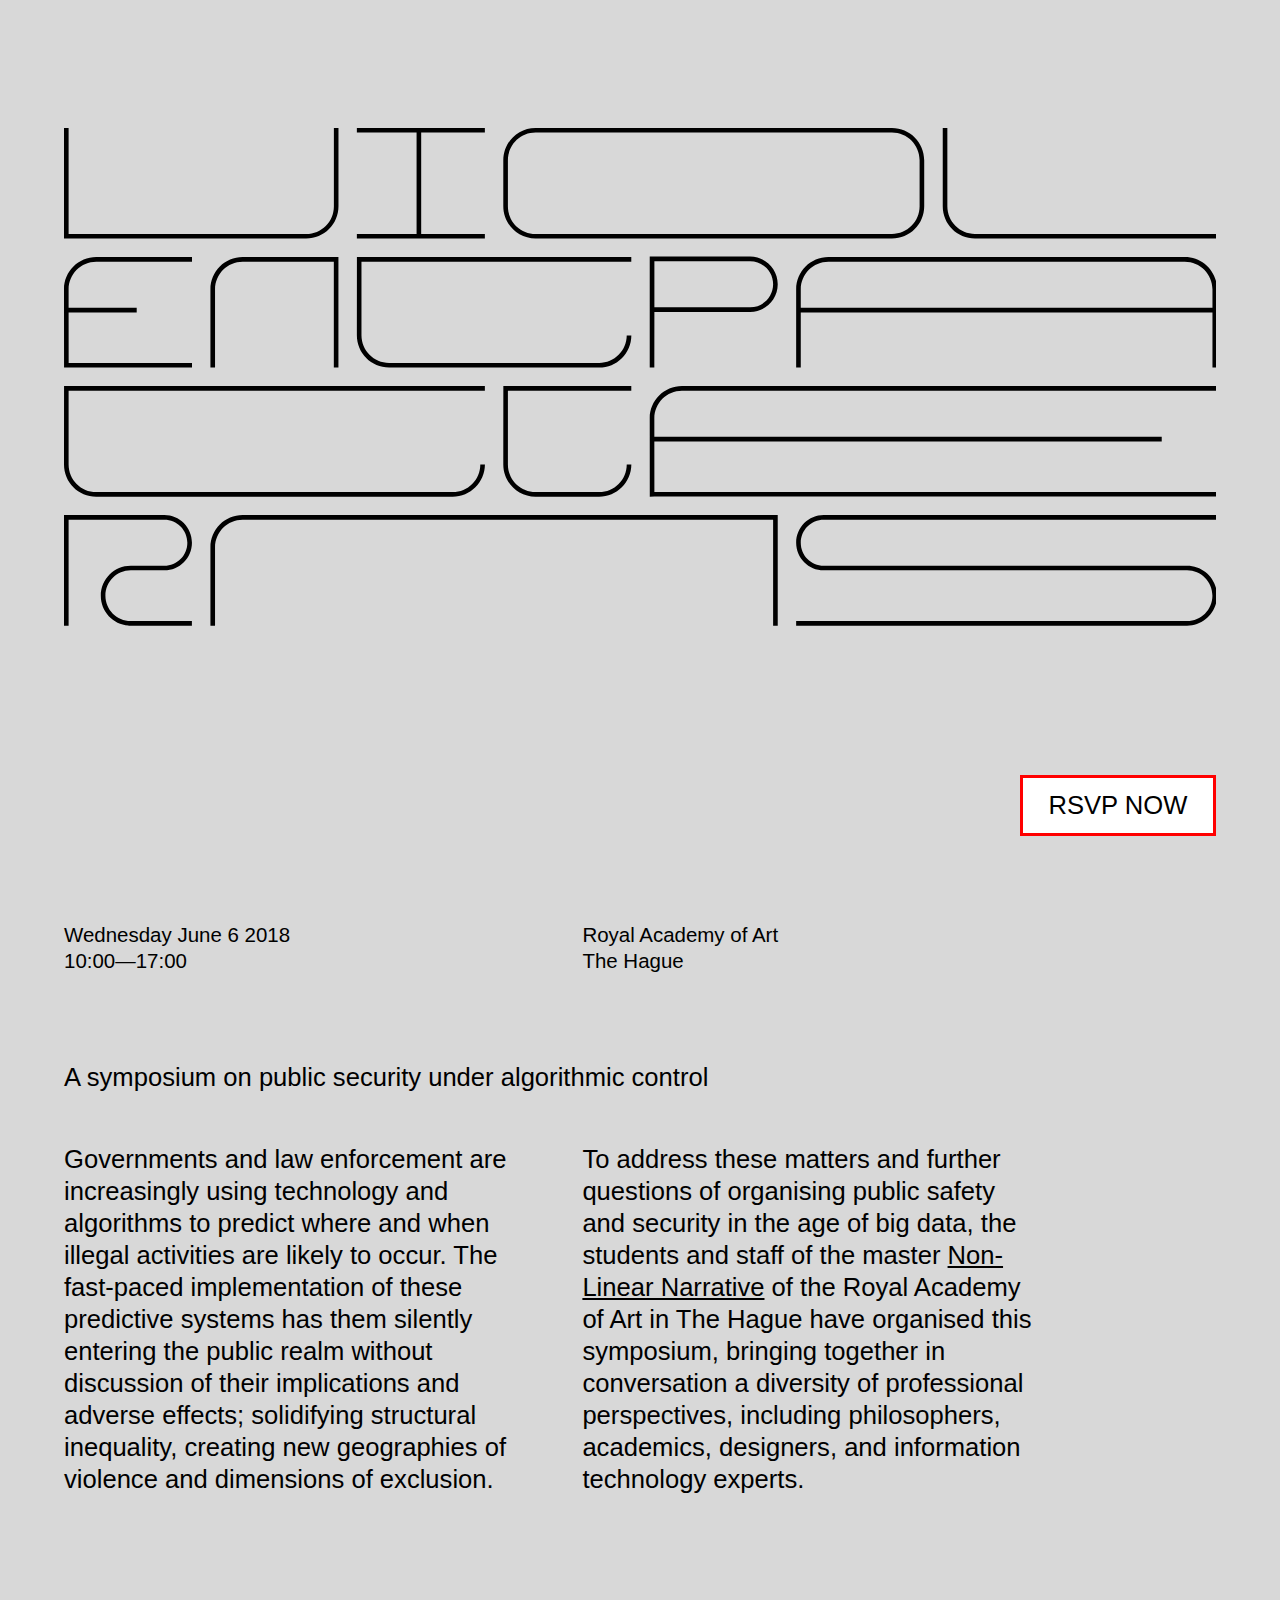
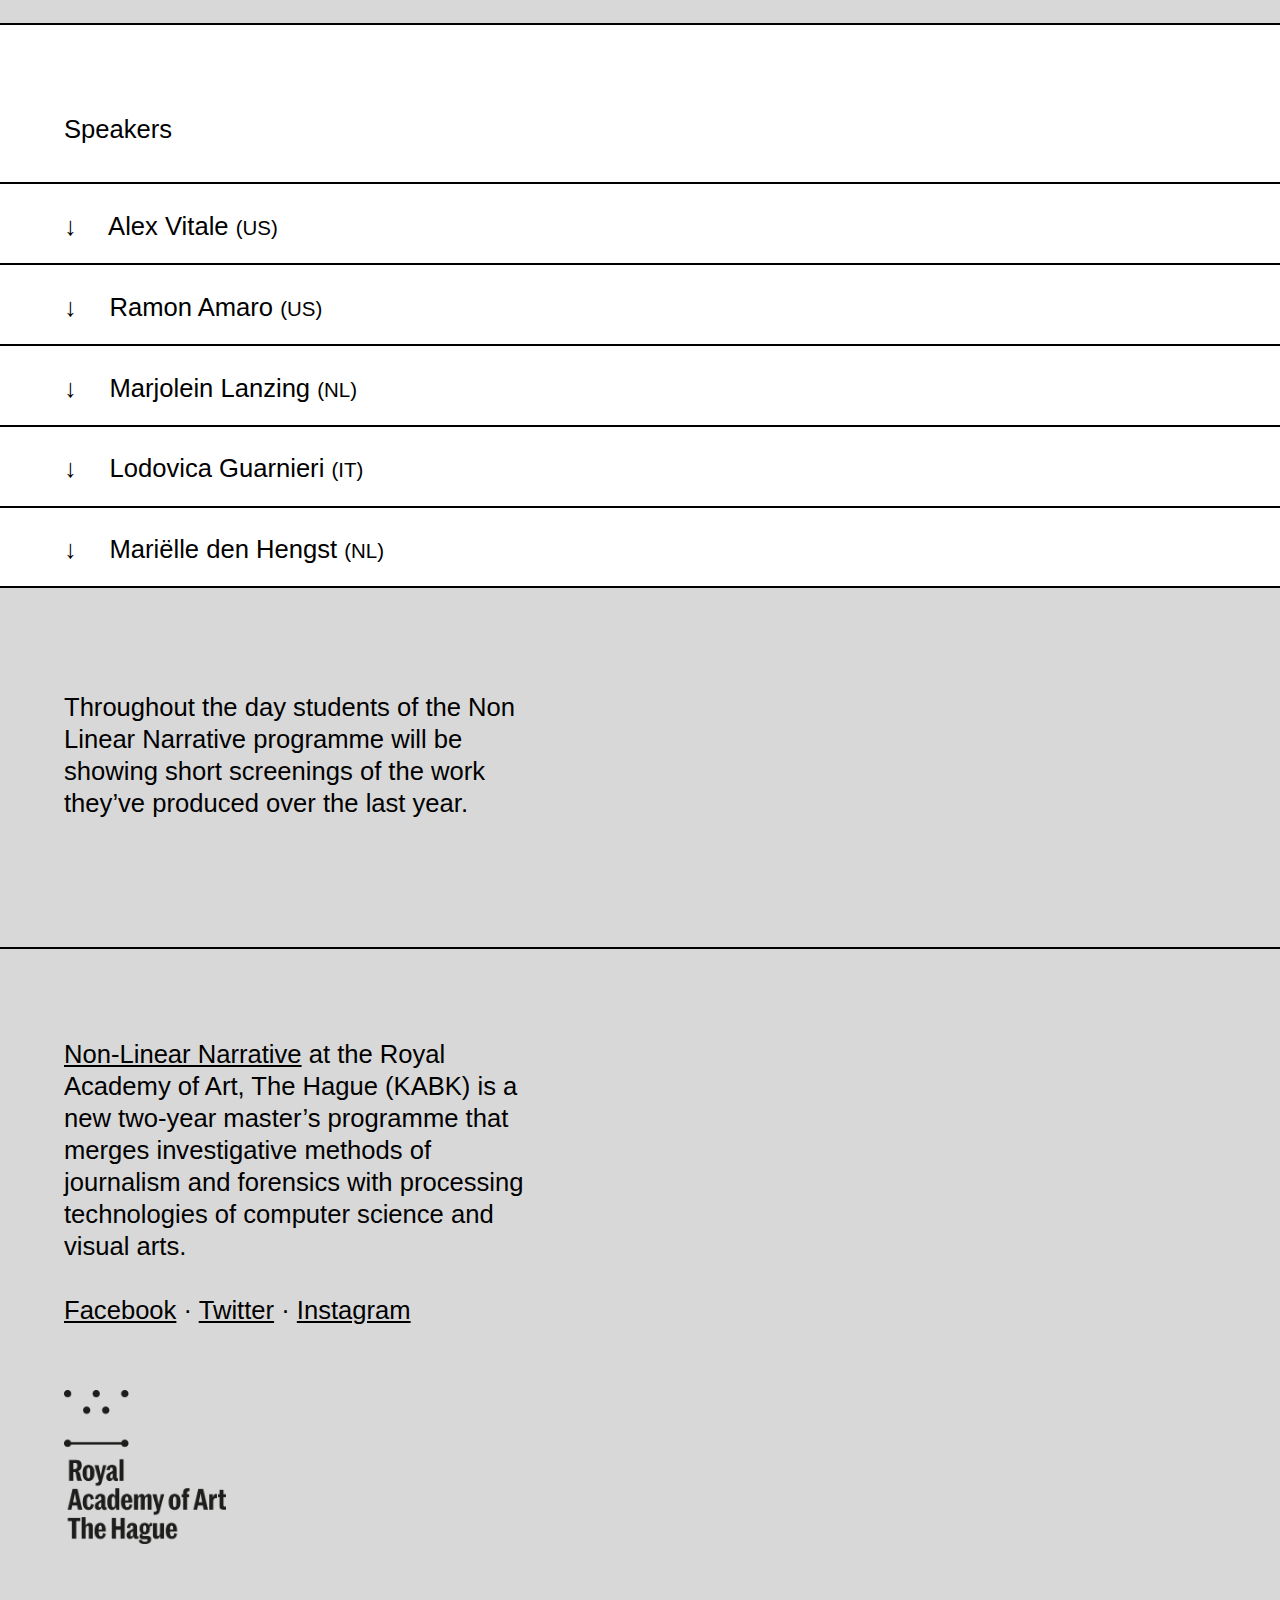
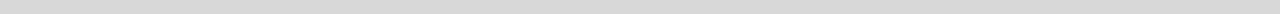
==== commit 89916a5a: "Fix Instagram URL" ====
--- a/index.html
+++ b/index.html
@@ -115,7 +115,7 @@
     &middot;
     <a href="https://twitter.com/MASTERNLN" target="_blank">Twitter</a>
     &middot;
-    <a href="" target="_blank">Instagram</a>
+    <a href="https://instagram.com/nonlinearnarrative" target="_blank">Instagram</a>
   </p>
 
   <div class="clear"></div>
--- a/style.css
+++ b/style.css
@@ -25,15 +25,11 @@
   padding: 1em 0;
 }
 
-h2 {
-  position: relative;
-  top: -1em;
-}
-
 svg {
   margin-top: 5vw;
   width: 90vw;
   margin-bottom: -40vw;
+  pointer-events: none;
 }
 
 path,
@@ -68,6 +64,7 @@
   color: #000;
   border: 3px solid #f00;
   text-decoration: none;
+  z-index: 300;
 }
 
 .section {
@@ -122,7 +119,7 @@
 }
 
 .more.active {
-  height: 5em;
+  height: 8em;
 }
 
 .arrow {
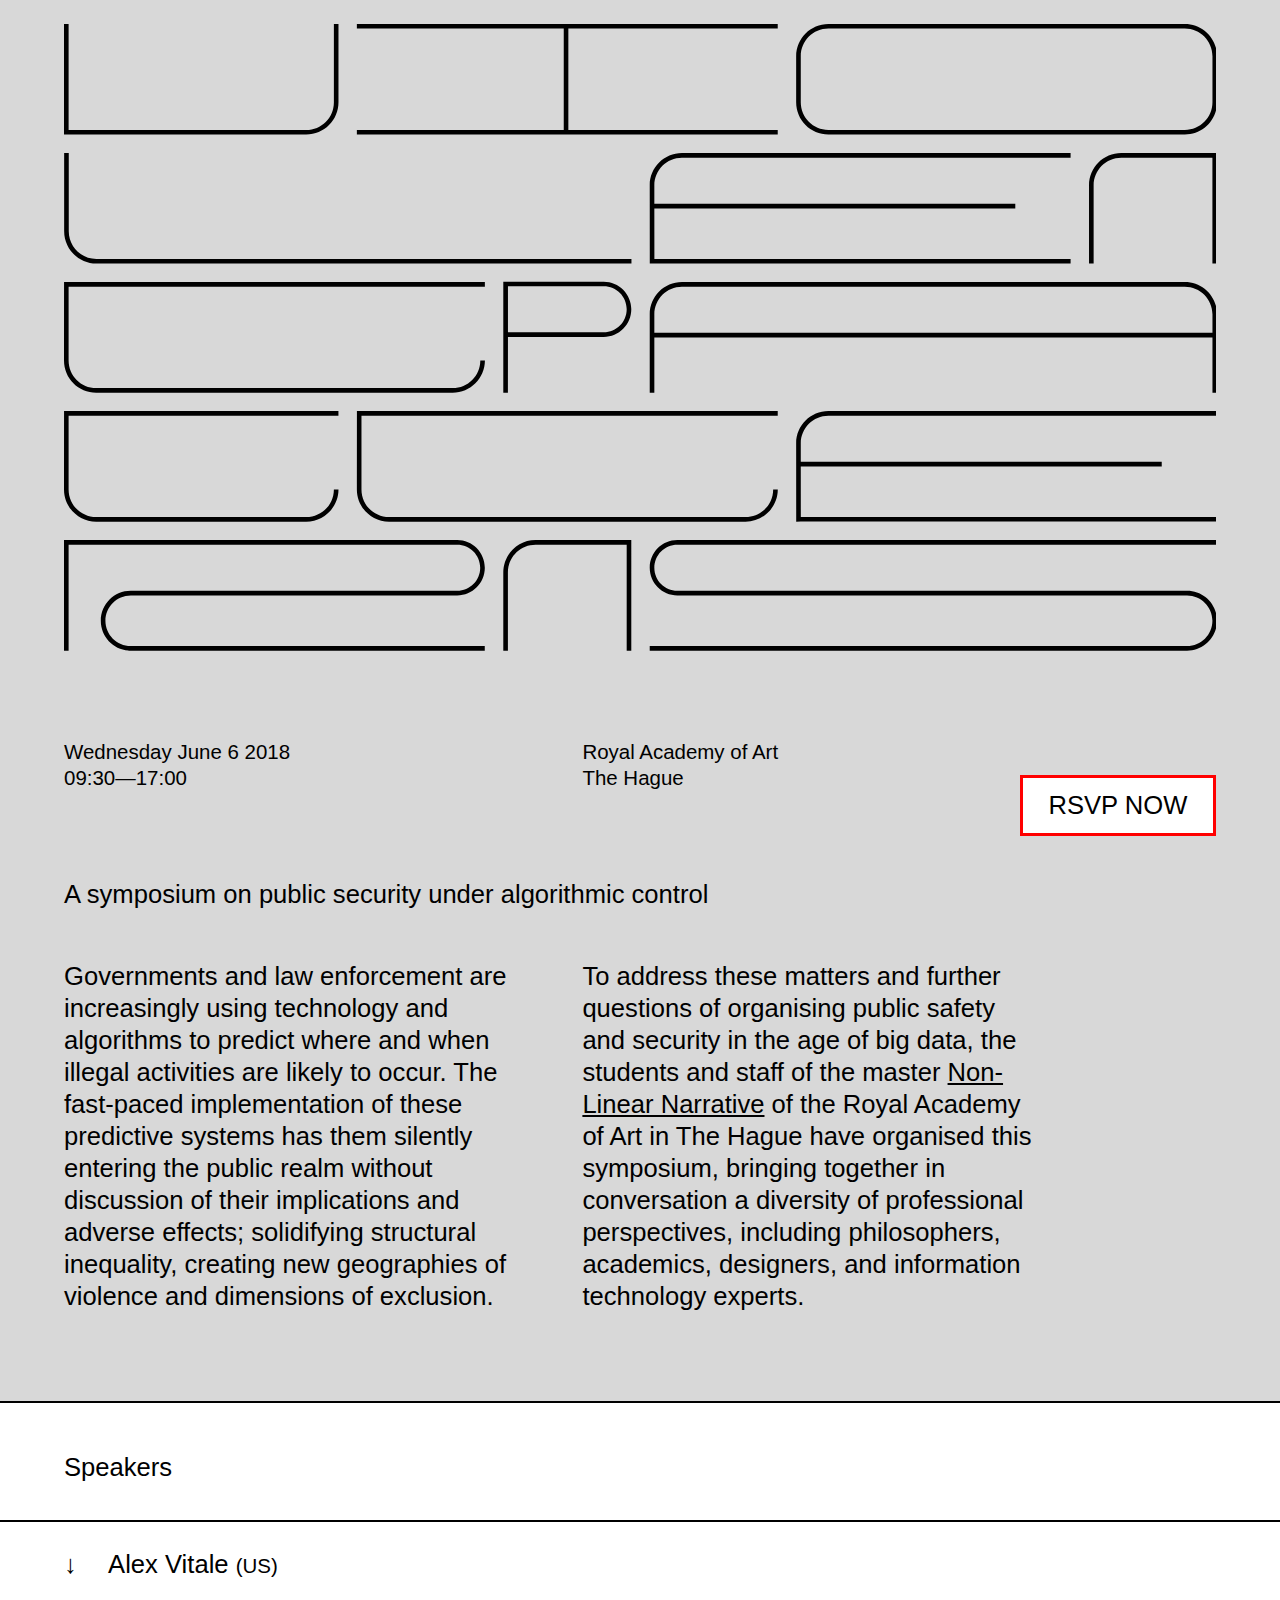
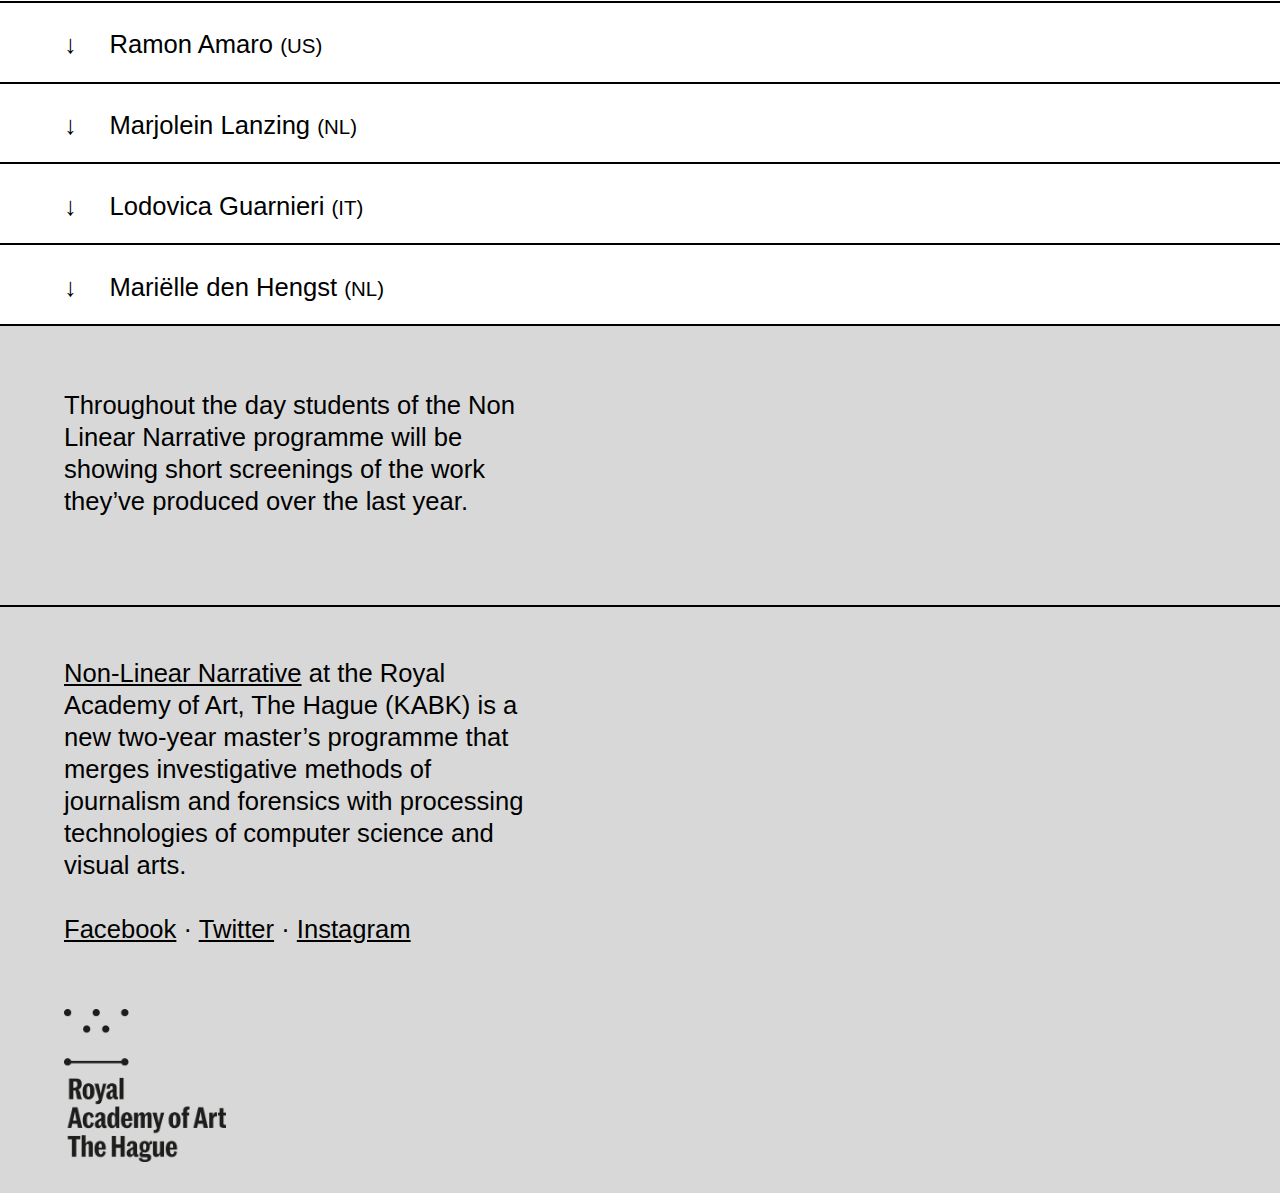
==== commit e25bc8c6: "Change time :clock:" ====
--- a/index.html
+++ b/index.html
@@ -17,7 +17,7 @@
 
 <div class="section">
   <p class="small col">
-    Wednesday June 6 2018<br>10:00—17:00
+    Wednesday June 6 2018<br>09:30—17:00
   </p>
   <p class="small col">
     Royal Academy of Art<br>
--- a/style.css
+++ b/style.css
@@ -26,7 +26,6 @@
 }
 
 svg {
-  margin-top: 5vw;
   width: 90vw;
   margin-bottom: -40vw;
   pointer-events: none;
@@ -70,7 +69,7 @@
 .section {
   width: 90vw;
   margin: 0 auto;
-  padding: 5vw 0;
+  padding: 1.9vw 0;
   text-align: left;
 }
 
